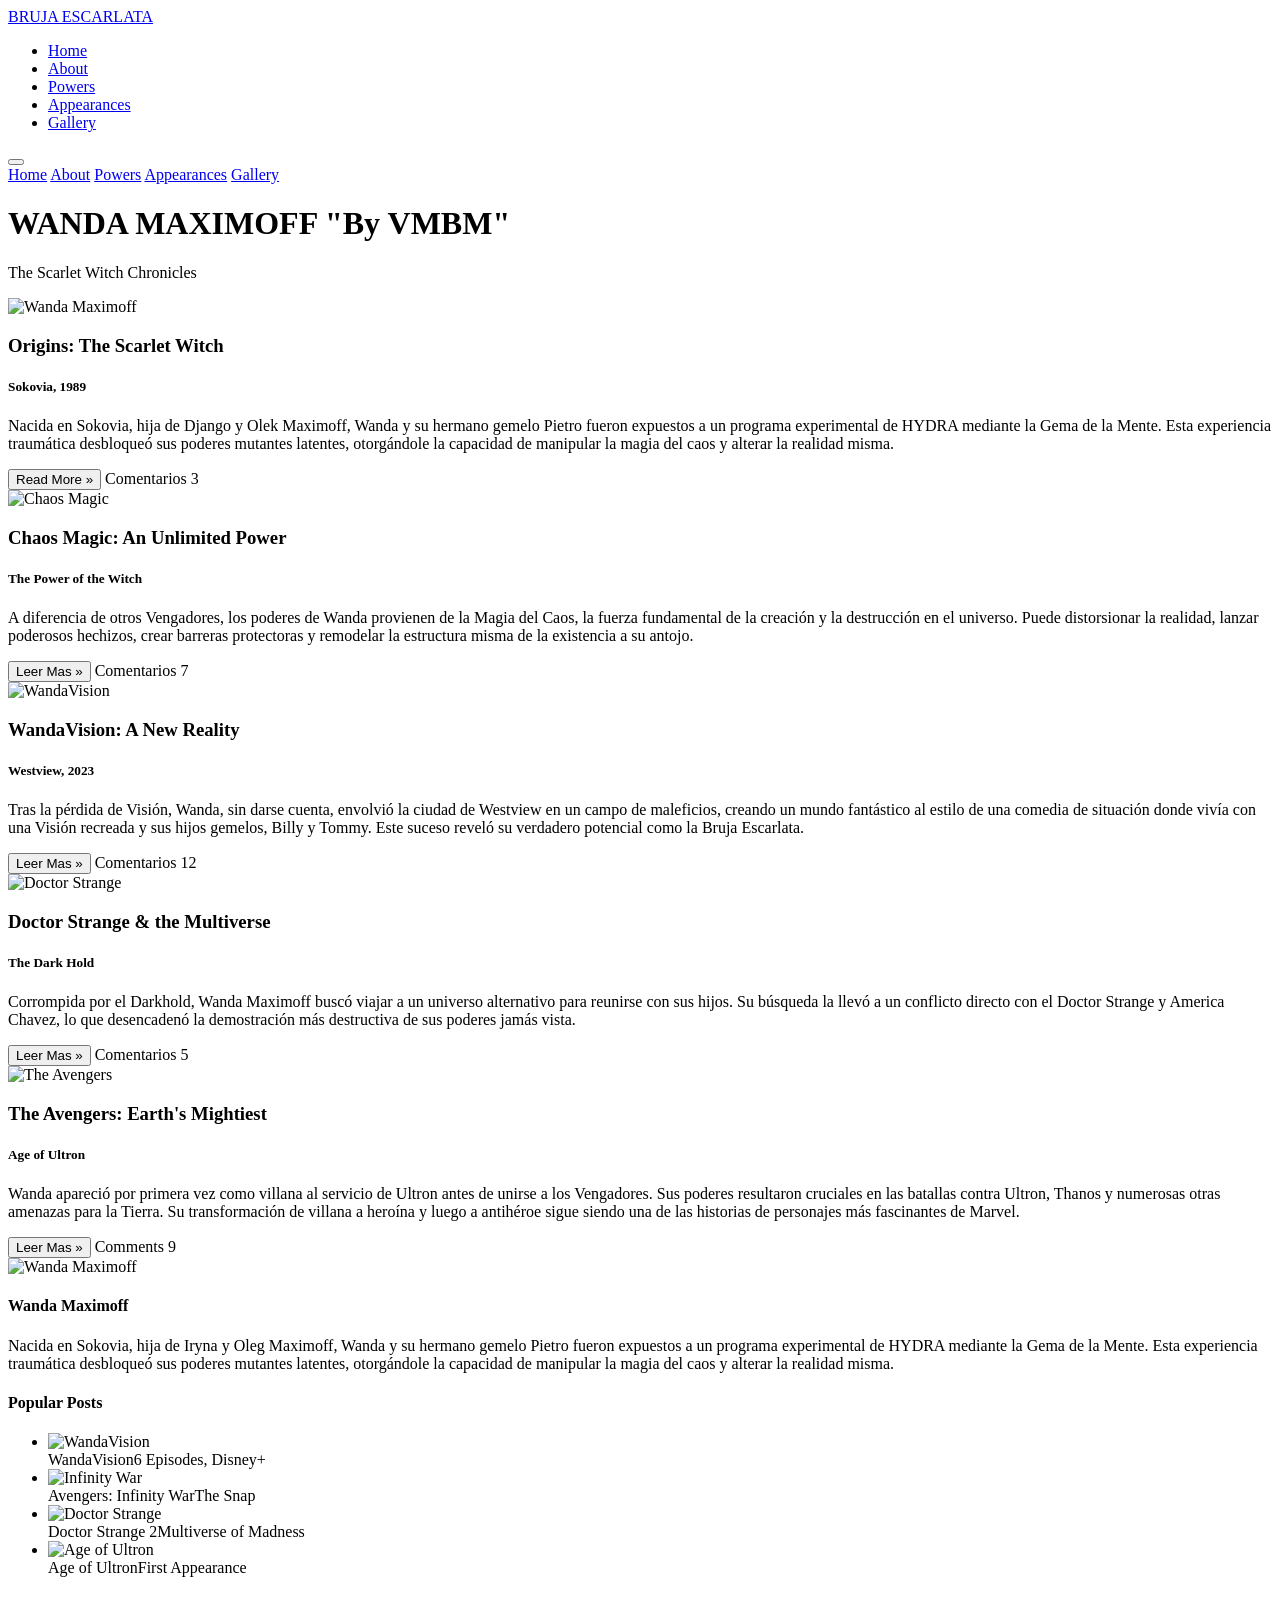
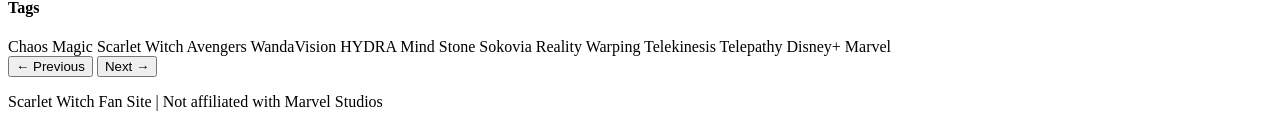
==== index.html @ ac897212 "Create index.html for Scarlet Witch fan site Add complete HTML structure for Scarlet Witch fan site" ====
<!DOCTYPE html>
<html lang="es">
<head>
  <meta charset="UTF-8">
  <meta name="viewport" content="width=device-width, initial-scale=1.0">
  <title>Wanda Maximoff – The Scarlet Witch</title>

  <link rel="stylesheet" href="https://www.w3schools.com/w3css/5/w3.css">
  <link rel="preconnect" href="https://fonts.googleapis.com">
  <link rel="preconnect" href="https://fonts.gstatic.com" crossorigin>
  <link href="https://fonts.googleapis.com/css2?family=Raleway:wght@300;400;600;700;800&family=Cinzel+Decorative:wght@400;700&display=swap" rel="stylesheet">
  <link rel="stylesheet" href="styles.css">
</head>
<body>

  <nav>
    <a href="#inicio" class="nav-brand">BRUJA ESCARLATA</a>
    <ul class="nav-links">
      <li><a href="#inicio">Home</a></li>
      <li><a href="#sobre">About</a></li>
      <li><a href="#poderes">Powers</a></li>
      <li><a href="#apariciones">Appearances</a></li>
      <li><a href="#galeria">Gallery</a></li>
    </ul>
    <button class="hamburger" onclick="toggleMenu()">
      <span></span><span></span><span></span>
    </button>
  </nav>

  <div class="mobile-menu" id="mobileMenu">
    <a href="#inicio" onclick="closeMenu()">Home</a>
    <a href="#sobre" onclick="closeMenu()">About</a>
    <a href="#poderes" onclick="closeMenu()">Powers</a>
    <a href="#apariciones" onclick="closeMenu()">Appearances</a>
    <a href="#galeria" onclick="closeMenu()">Gallery</a>
  </div>

  <header id="inicio">
    <h1>WANDA MAXIMOFF "By VMBM"</h1>
    <p>The <span>Scarlet Witch</span> Chronicles</p>
  </header>

  <div class="w3-content">
    <div class="grid-wrapper">

      <div class="blog-col">

        <article class="blog-card" id="sobre">
          <img src="caos magico.png" alt="Wanda Maximoff">
          <div class="blog-card-body">
            <h3>Origins: The Scarlet Witch</h3>
            <h5>Sokovia, 1989</h5>
            <p>Nacida en Sokovia, hija de Django y Olek Maximoff, Wanda y su hermano gemelo Pietro fueron expuestos a un programa experimental de HYDRA mediante la Gema de la Mente. Esta experiencia traumática desbloqueó sus poderes mutantes latentes, otorgándole la capacidad de manipular la magia del caos y alterar la realidad misma.</p>
            <div class="blog-footer">
              <button class="btn-read-more">Read More »</button>
              <span class="blog-comments">Comentarios <span class="badge">3</span></span>
            </div>
          </div>
        </article>

        <article class="blog-card" id="poderes">
          <img src="poder del caos.png" alt="Chaos Magic">
          <div class="blog-card-body">
            <h3>Chaos Magic: An Unlimited Power</h3>
            <h5>The Power of the Witch</h5>
            <p>A diferencia de otros Vengadores, los poderes de Wanda provienen de la Magia del Caos, la fuerza fundamental de la creación y la destrucción en el universo. Puede distorsionar la realidad, lanzar poderosos hechizos, crear barreras protectoras y remodelar la estructura misma de la existencia a su antojo.</p>
            <div class="blog-footer">
              <button class="btn-read-more">Leer Mas »</button>
              <span class="blog-comments">Comentarios <span class="badge">7</span></span>
            </div>
          </div>
        </article>

        <article class="blog-card">
          <img src="wandavision a new reality.png" alt="WandaVision">
          <div class="blog-card-body">
            <h3>WandaVision: A New Reality</h3>
            <h5>Westview, 2023</h5>
            <p>Tras la pérdida de Visión, Wanda, sin darse cuenta, envolvió la ciudad de Westview en un campo de maleficios, creando un mundo fantástico al estilo de una comedia de situación donde vivía con una Visión recreada y sus hijos gemelos, Billy y Tommy. Este suceso reveló su verdadero potencial como la Bruja Escarlata.</p>
            <div class="blog-footer">
              <button class="btn-read-more">Leer Mas »</button>
              <span class="blog-comments">Comentarios <span class="badge">12</span></span>
            </div>
          </div>
        </article>

        <article class="blog-card" id="apariciones">
          <img src="doctor_strange.jpg" alt="Doctor Strange">
          <div class="blog-card-body">
            <h3>Doctor Strange & the Multiverse</h3>
            <h5>The Dark Hold</h5>
            <p>Corrompida por el Darkhold, Wanda Maximoff buscó viajar a un universo alternativo para reunirse con sus hijos. Su búsqueda la llevó a un conflicto directo con el Doctor Strange y America Chavez, lo que desencadenó la demostración más destructiva de sus poderes jamás vista.</p>
            <div class="blog-footer">
              <button class="btn-read-more">Leer Mas »</button>
              <span class="blog-comments">Comentarios <span class="badge">5</span></span>
            </div>
          </div>
        </article>

        <article class="blog-card" id="galeria">
          <img src="galeria magica.png" alt="The Avengers">
          <div class="blog-card-body">
            <h3>The Avengers: Earth's Mightiest</h3>
            <h5>Age of Ultron</h5>
            <p>Wanda apareció por primera vez como villana al servicio de Ultron antes de unirse a los Vengadores. Sus poderes resultaron cruciales en las batallas contra Ultron, Thanos y numerosas otras amenazas para la Tierra. Su transformación de villana a heroína y luego a antihéroe sigue siendo una de las historias de personajes más fascinantes de Marvel.</p>
            <div class="blog-footer">
              <button class="btn-read-more">Leer Mas »</button>
              <span class="blog-comments">Comments <span class="badge">9</span></span>
            </div>
          </div>
        </article>

      </div>

      <aside class="sidebar">

        <div class="sidebar-card" id="sobre-sidebar">
          <img src="wanda_wallawar.jpg" alt="Wanda Maximoff">
          <div class="sidebar-card-body">
            <h4><b>Wanda Maximoff</b></h4>
            <p>Nacida en Sokovia, hija de Iryna y Oleg Maximoff, Wanda y su hermano gemelo Pietro fueron expuestos a un programa experimental de HYDRA mediante la Gema de la Mente. Esta experiencia traumática desbloqueó sus poderes mutantes latentes, otorgándole la capacidad de manipular la magia del caos y alterar la realidad misma.</p>
          </div>
        </div>

        <div class="sidebar-card">
          <div class="sidebar-section-title"><h4>Popular Posts</h4></div>
          <ul class="posts-list">
            <li>
              <img src="wandavision.jpg" alt="WandaVision">
              <div><span class="post-title">WandaVision</span><span class="post-sub">6 Episodes, Disney+</span></div>
            </li>
            <li>
              <img src="infinitywar.jpg" alt="Infinity War">
              <div><span class="post-title">Avengers: Infinity War</span><span class="post-sub">The Snap</span></div>
            </li>
            <li>
              <img src="Doctor Strange HD Wallpaper.jpg" alt="Doctor Strange">
              <div><span class="post-title">Doctor Strange 2</span><span class="post-sub">Multiverse of Madness</span></div>
            </li>
            <li>
              <img src="age_of_ultron.jpg" alt="Age of Ultron">
              <div><span class="post-title">Age of Ultron</span><span class="post-sub">First Appearance</span></div>
            </li>
          </ul>
        </div>

        <div class="sidebar-card">
          <div class="sidebar-section-title"><h4>Tags</h4></div>
          <div class="tags-container">
            <span class="tag active">Chaos Magic</span>
            <span class="tag active">Scarlet Witch</span>
            <span class="tag">Avengers</span>
            <span class="tag">WandaVision</span>
            <span class="tag">HYDRA</span>
            <span class="tag">Mind Stone</span>
            <span class="tag">Sokovia</span>
            <span class="tag">Reality Warping</span>
            <span class="tag">Telekinesis</span>
            <span class="tag">Telepathy</span>
            <span class="tag">Disney+</span>
            <span class="tag">Marvel</span>
          </div>
        </div>

      </aside>
    </div>
  </div>

  <footer>
    <div class="footer-inner">
      <div class="footer-btns">
        <button class="btn-footer disabled">← Previous</button>
        <button class="btn-footer">Next →</button>
      </div>
      <p class="footer-credit">Scarlet Witch Fan Site | Not affiliated with Marvel Studios</p>
    </div>
  </footer>

  <script>
    function toggleMenu() { document.getElementById('mobileMenu').classList.toggle('open'); }
    function closeMenu() { document.getElementById('mobileMenu').classList.remove('open'); }
    document.querySelectorAll('a[href^="#"]').forEach(link => {
      link.addEventListener('click', function(e) {
        const target = document.querySelector(this.getAttribute('href'));
        if (target) { e.preventDefault(); window.scrollTo({ top: target.offsetTop - 80, behavior: 'smooth' }); }
      });
    });
  </script>
</body>
</html>
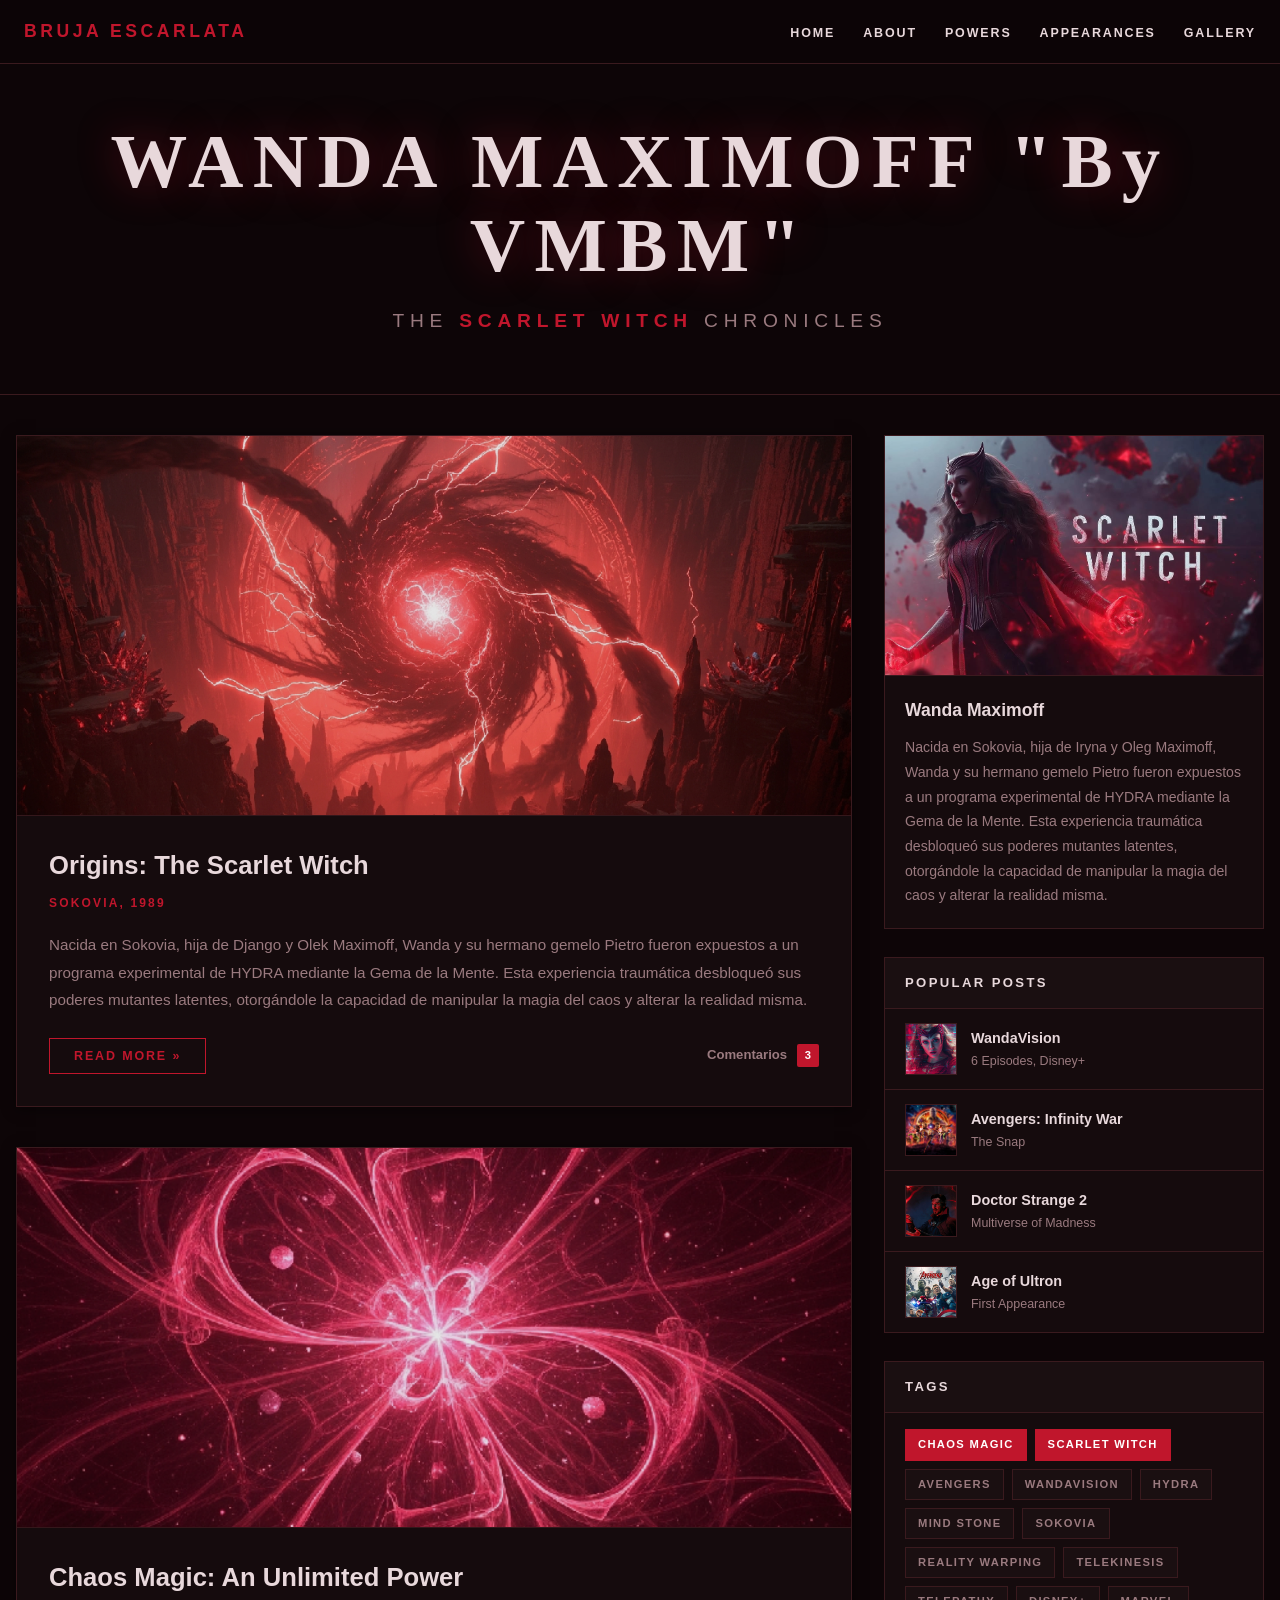
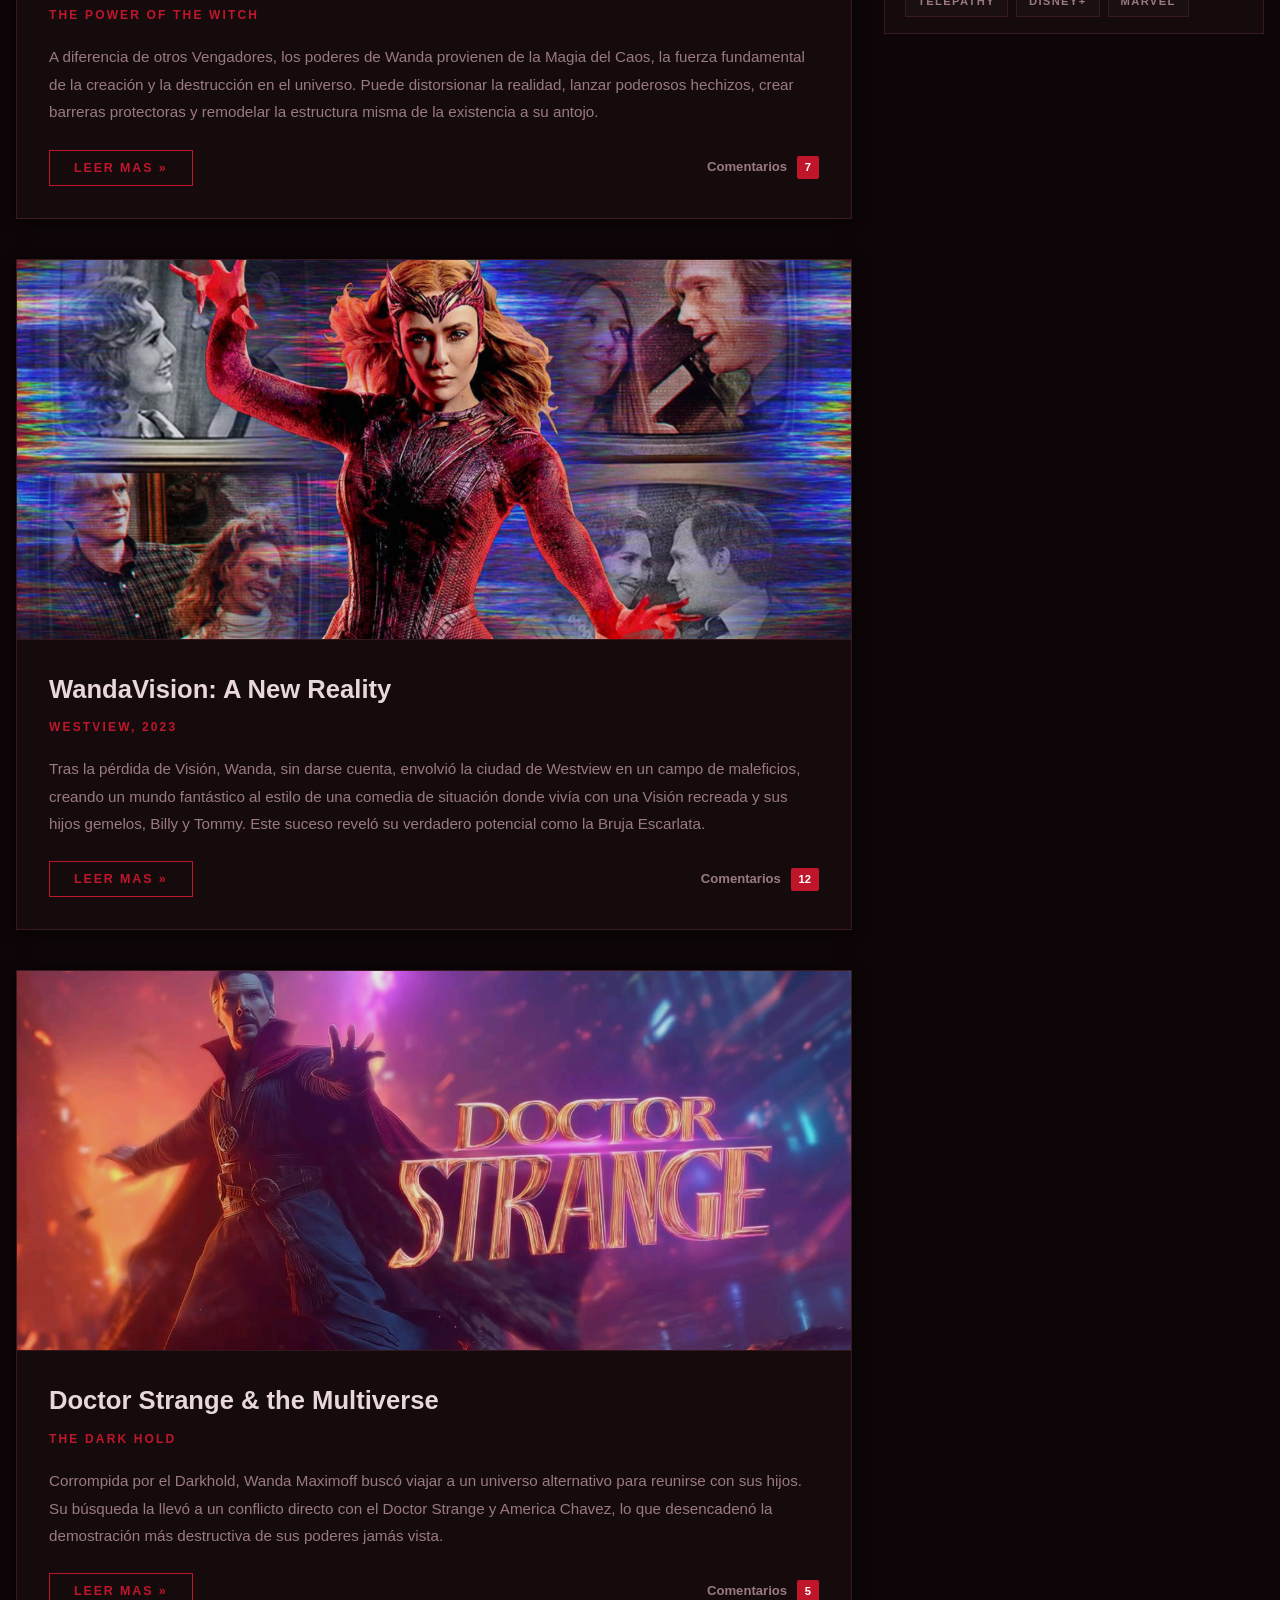
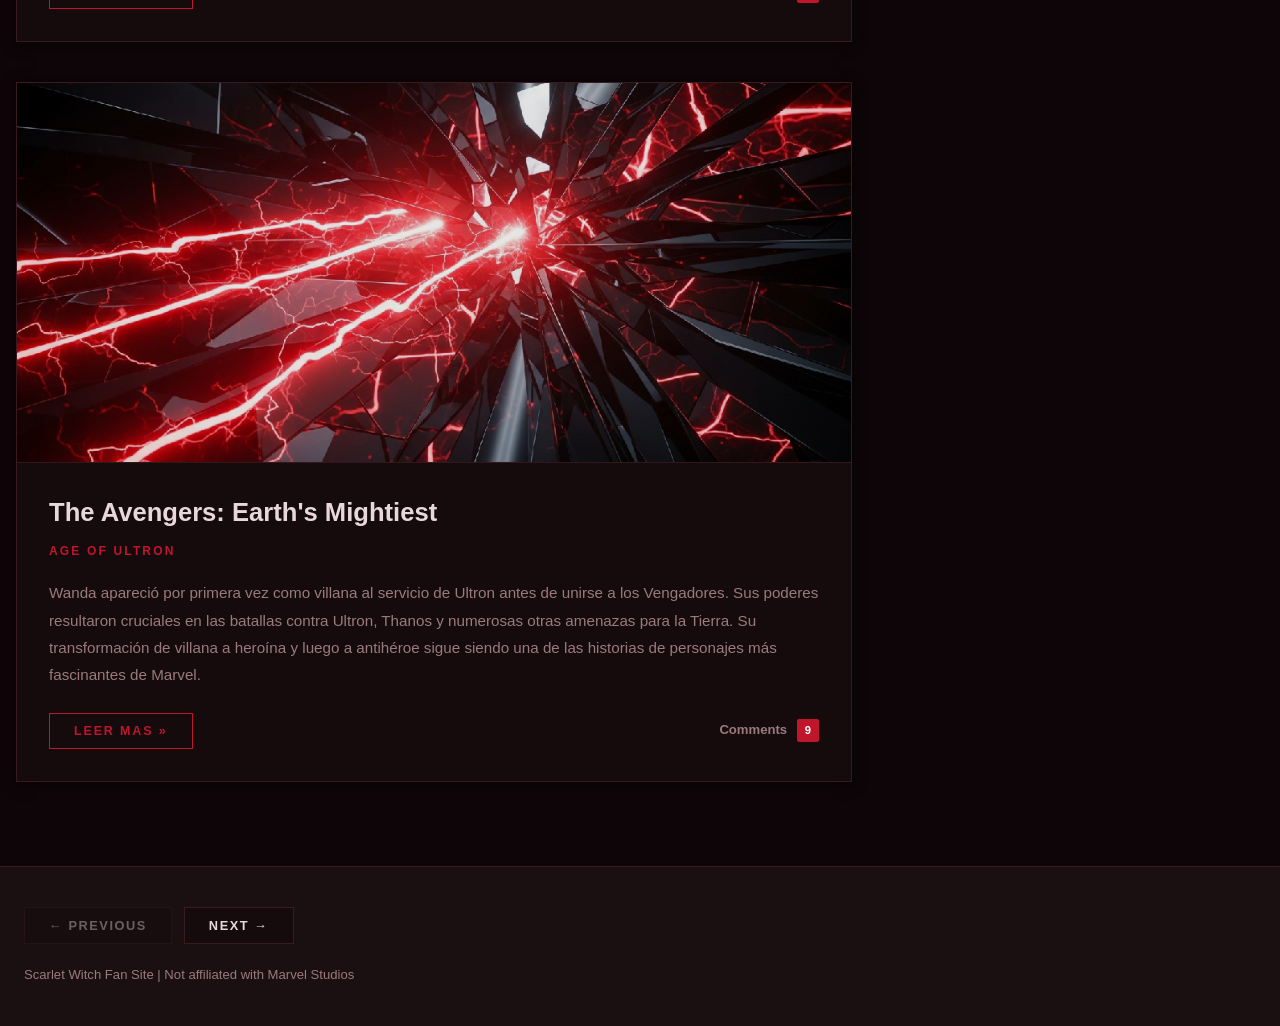
==== commit a0abdfd6: "Update index.html" ====
--- a/index.html
+++ b/index.html
@@ -9,7 +9,98 @@
   <link rel="preconnect" href="https://fonts.googleapis.com">
   <link rel="preconnect" href="https://fonts.gstatic.com" crossorigin>
   <link href="https://fonts.googleapis.com/css2?family=Raleway:wght@300;400;600;700;800&family=Cinzel+Decorative:wght@400;700&display=swap" rel="stylesheet">
-  <link rel="stylesheet" href="styles.css">
+
+  <style>
+    :root {
+      --crimson:     #c0162c;
+      --crimson-dark:#8b0000;
+      --bg:          #0d0507;
+      --bg-card:     #150b0d;
+      --bg-muted:    #1a0f11;
+      --border:      #3a1a1e;
+      --text:        #e8d8db;
+      --text-muted:  #9a7a7f;
+      --nav-height:  64px;
+    }
+    *, *::before, *::after { box-sizing: border-box; margin: 0; padding: 0; }
+    body { font-family: 'Raleway', sans-serif; background-color: var(--bg); color: var(--text); line-height: 1.7; }
+    h1, h2, h3, h4, h5 { font-family: 'Raleway', sans-serif; font-weight: 700; }
+    a { color: var(--crimson); text-decoration: none; }
+    a:hover { color: #e84060; }
+    img { display: block; max-width: 100%; }
+
+    nav { position: fixed; top: 0; left: 0; right: 0; z-index: 1000; height: var(--nav-height); background: rgba(13, 5, 7, 0.97); border-bottom: 1px solid var(--border); display: flex; align-items: center; padding: 0 24px; justify-content: space-between; }
+    .nav-brand { font-weight: 800; font-size: 1.1rem; letter-spacing: 0.2em; color: var(--crimson); text-transform: uppercase; }
+    .nav-links { display: flex; gap: 28px; list-style: none; }
+    .nav-links a { color: var(--text); font-size: 0.78rem; font-weight: 600; letter-spacing: 0.15em; text-transform: uppercase; transition: color 0.2s; }
+    .nav-links a:hover { color: var(--crimson); }
+    .hamburger { display: none; flex-direction: column; gap: 5px; cursor: pointer; background: none; border: none; padding: 4px; }
+    .hamburger span { display: block; width: 24px; height: 2px; background: var(--text); }
+    .mobile-menu { display: none; position: fixed; top: var(--nav-height); left: 0; right: 0; background: var(--bg-card); border-bottom: 1px solid var(--border); z-index: 999; padding: 16px 24px; flex-direction: column; gap: 16px; }
+    .mobile-menu.open { display: flex; }
+    .mobile-menu a { color: var(--text); font-size: 0.9rem; font-weight: 600; letter-spacing: 0.12em; text-transform: uppercase; padding: 8px 0; border-bottom: 1px solid var(--border); }
+
+    header { padding: calc(var(--nav-height) + 56px) 24px 56px; text-align: center; border-bottom: 1px solid var(--border); }
+    header h1 { font-size: clamp(2.4rem, 6vw, 5rem); font-family: 'Cinzel Decorative', serif; letter-spacing: 0.12em; color: var(--text); line-height: 1.1; margin-bottom: 16px; text-shadow: 0 0 40px rgba(192, 22, 44, 0.4); }
+    header p { font-size: clamp(0.85rem, 2vw, 1.2rem); letter-spacing: 0.3em; text-transform: uppercase; color: var(--text-muted); font-weight: 400; }
+    header p span { color: var(--crimson); font-weight: 700; }
+
+    .w3-content { max-width: 1300px; margin: 0 auto; padding: 0 16px; }
+    .grid-wrapper { display: grid; grid-template-columns: 1fr 380px; gap: 32px; padding: 40px 0 60px; }
+
+    .blog-col { display: flex; flex-direction: column; gap: 40px; }
+    .blog-card { background: var(--bg-card); border: 1px solid var(--border); overflow: hidden; box-shadow: 0 2px 12px rgba(0,0,0,0.5); transition: box-shadow 0.3s; }
+    .blog-card:hover { box-shadow: 0 4px 24px rgba(192, 22, 44, 0.15); }
+    .blog-card img { width: 100%; height: 380px; object-fit: cover; border-bottom: 1px solid var(--border); filter: brightness(0.9); transition: filter 0.3s; }
+    .blog-card:hover img { filter: brightness(1); }
+    .blog-card-body { padding: 28px 32px 32px; }
+    .blog-card-body h3 { font-size: 1.6rem; color: var(--text); margin-bottom: 6px; }
+    .blog-card-body h5 { font-size: 0.75rem; text-transform: uppercase; letter-spacing: 0.18em; color: var(--crimson); font-weight: 600; margin-bottom: 18px; }
+    .blog-card-body p { color: var(--text-muted); font-size: 0.95rem; line-height: 1.8; margin-bottom: 24px; }
+    .blog-footer { display: flex; justify-content: space-between; align-items: center; flex-wrap: wrap; gap: 12px; }
+    .btn-read-more { display: inline-block; padding: 10px 24px; border: 1px solid var(--crimson); color: var(--crimson); font-size: 0.78rem; font-weight: 700; letter-spacing: 0.15em; text-transform: uppercase; background: transparent; cursor: pointer; transition: background 0.25s, color 0.25s; font-family: 'Raleway', sans-serif; }
+    .btn-read-more:hover { background: var(--crimson); color: #fff; }
+    .blog-comments { font-size: 0.82rem; color: var(--text-muted); font-weight: 600; }
+    .badge { display: inline-block; background: var(--crimson); color: #fff; font-size: 0.7rem; font-weight: 700; padding: 2px 8px; border-radius: 2px; margin-left: 6px; }
+
+    .sidebar { display: flex; flex-direction: column; gap: 28px; }
+    .sidebar-card { background: var(--bg-card); border: 1px solid var(--border); overflow: hidden; }
+    .sidebar-card img { width: 100%; height: 240px; object-fit: cover; object-position: top; border-bottom: 1px solid var(--border); }
+    .sidebar-card-body { padding: 20px; }
+    .sidebar-card-body h4 { font-size: 1.1rem; color: var(--text); margin-bottom: 10px; }
+    .sidebar-card-body p { font-size: 0.88rem; color: var(--text-muted); line-height: 1.75; }
+    .sidebar-section-title { padding: 14px 20px; border-bottom: 1px solid var(--border); background: var(--bg-muted); }
+    .sidebar-section-title h4 { font-size: 0.82rem; text-transform: uppercase; letter-spacing: 0.18em; color: var(--text); margin: 0; }
+    .posts-list { list-style: none; }
+    .posts-list li { display: flex; align-items: center; gap: 14px; padding: 14px 20px; border-bottom: 1px solid var(--border); transition: background 0.2s; cursor: pointer; }
+    .posts-list li:last-child { border-bottom: none; }
+    .posts-list li:hover { background: rgba(192, 22, 44, 0.07); }
+    .posts-list li img { width: 52px; height: 52px; object-fit: cover; border: 1px solid var(--border); flex-shrink: 0; }
+    .post-title { font-size: 0.9rem; font-weight: 600; color: var(--text); display: block; }
+    .post-sub { font-size: 0.78rem; color: var(--text-muted); display: block; }
+    .tags-container { padding: 16px 20px; display: flex; flex-wrap: wrap; gap: 8px; }
+    .tag { font-size: 0.7rem; text-transform: uppercase; letter-spacing: 0.12em; padding: 5px 12px; border: 1px solid var(--border); color: var(--text-muted); background: var(--bg-muted); cursor: pointer; transition: all 0.2s; font-weight: 600; }
+    .tag:hover, .tag.active { background: var(--crimson); color: #fff; border-color: var(--crimson); }
+
+    footer { background: var(--bg-muted); border-top: 1px solid var(--border); padding: 40px 24px; margin-top: 24px; }
+    .footer-inner { max-width: 1300px; margin: 0 auto; display: flex; flex-direction: column; gap: 20px; }
+    .footer-btns { display: flex; gap: 12px; }
+    .btn-footer { padding: 10px 24px; font-size: 0.8rem; font-weight: 700; letter-spacing: 0.12em; text-transform: uppercase; font-family: 'Raleway', sans-serif; cursor: pointer; border: 1px solid var(--border); background: var(--bg-card); color: var(--text); transition: all 0.25s; }
+    .btn-footer:hover { background: var(--crimson); color: #fff; border-color: var(--crimson); }
+    .btn-footer.disabled { opacity: 0.4; cursor: not-allowed; pointer-events: none; }
+    .footer-credit { font-size: 0.82rem; color: var(--text-muted); }
+
+    @media (max-width: 900px) { .grid-wrapper { grid-template-columns: 1fr; } }
+    @media (max-width: 600px) {
+      .nav-links { display: none; }
+      .hamburger { display: flex; }
+      header h1 { font-size: 2rem; }
+      .blog-card img { height: 220px; }
+      .blog-card-body { padding: 20px; }
+      .blog-card-body h3 { font-size: 1.2rem; }
+      .blog-footer { flex-direction: column; align-items: flex-start; }
+    }
+  </style>
 </head>
 <body>
 
@@ -114,7 +205,7 @@
 
       <aside class="sidebar">
 
-        <div class="sidebar-card" id="sobre-sidebar">
+        <div class="sidebar-card">
           <img src="wanda_wallawar.jpg" alt="Wanda Maximoff">
           <div class="sidebar-card-body">
             <h4><b>Wanda Maximoff</b></h4>
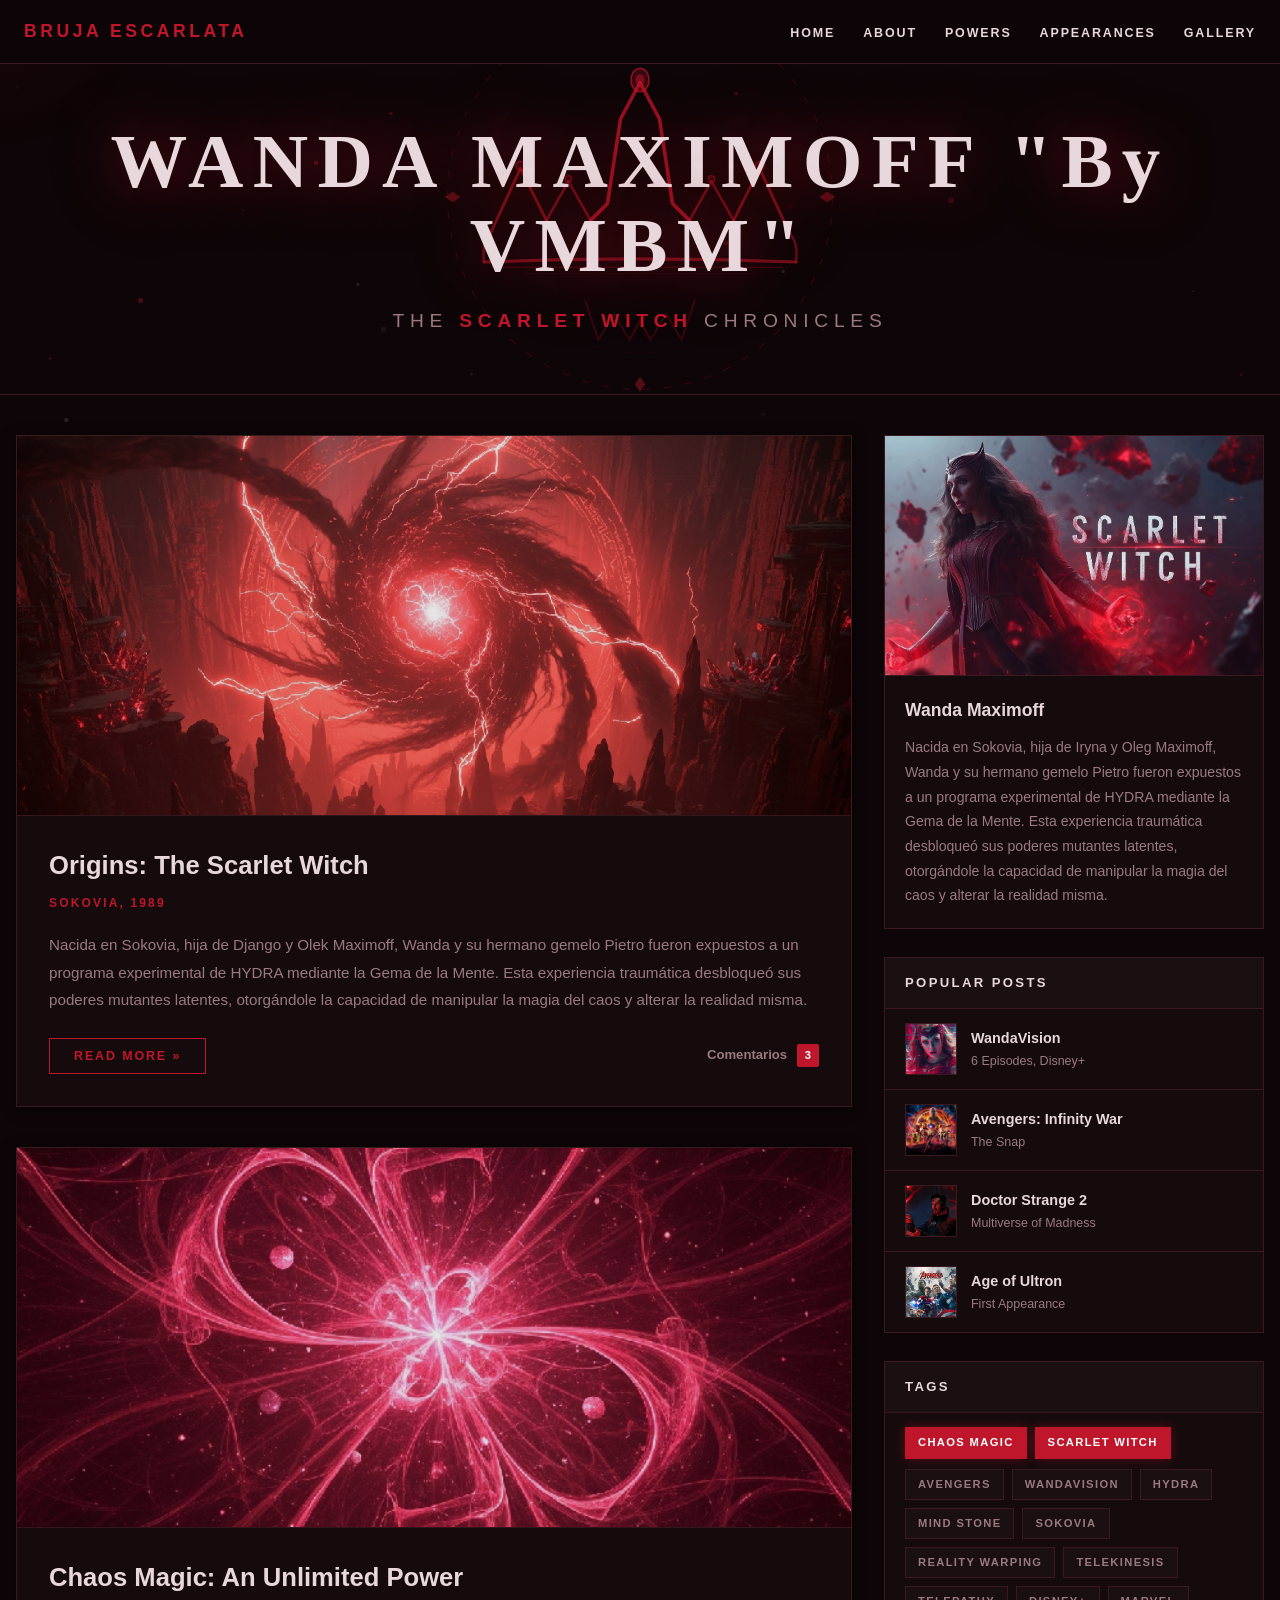
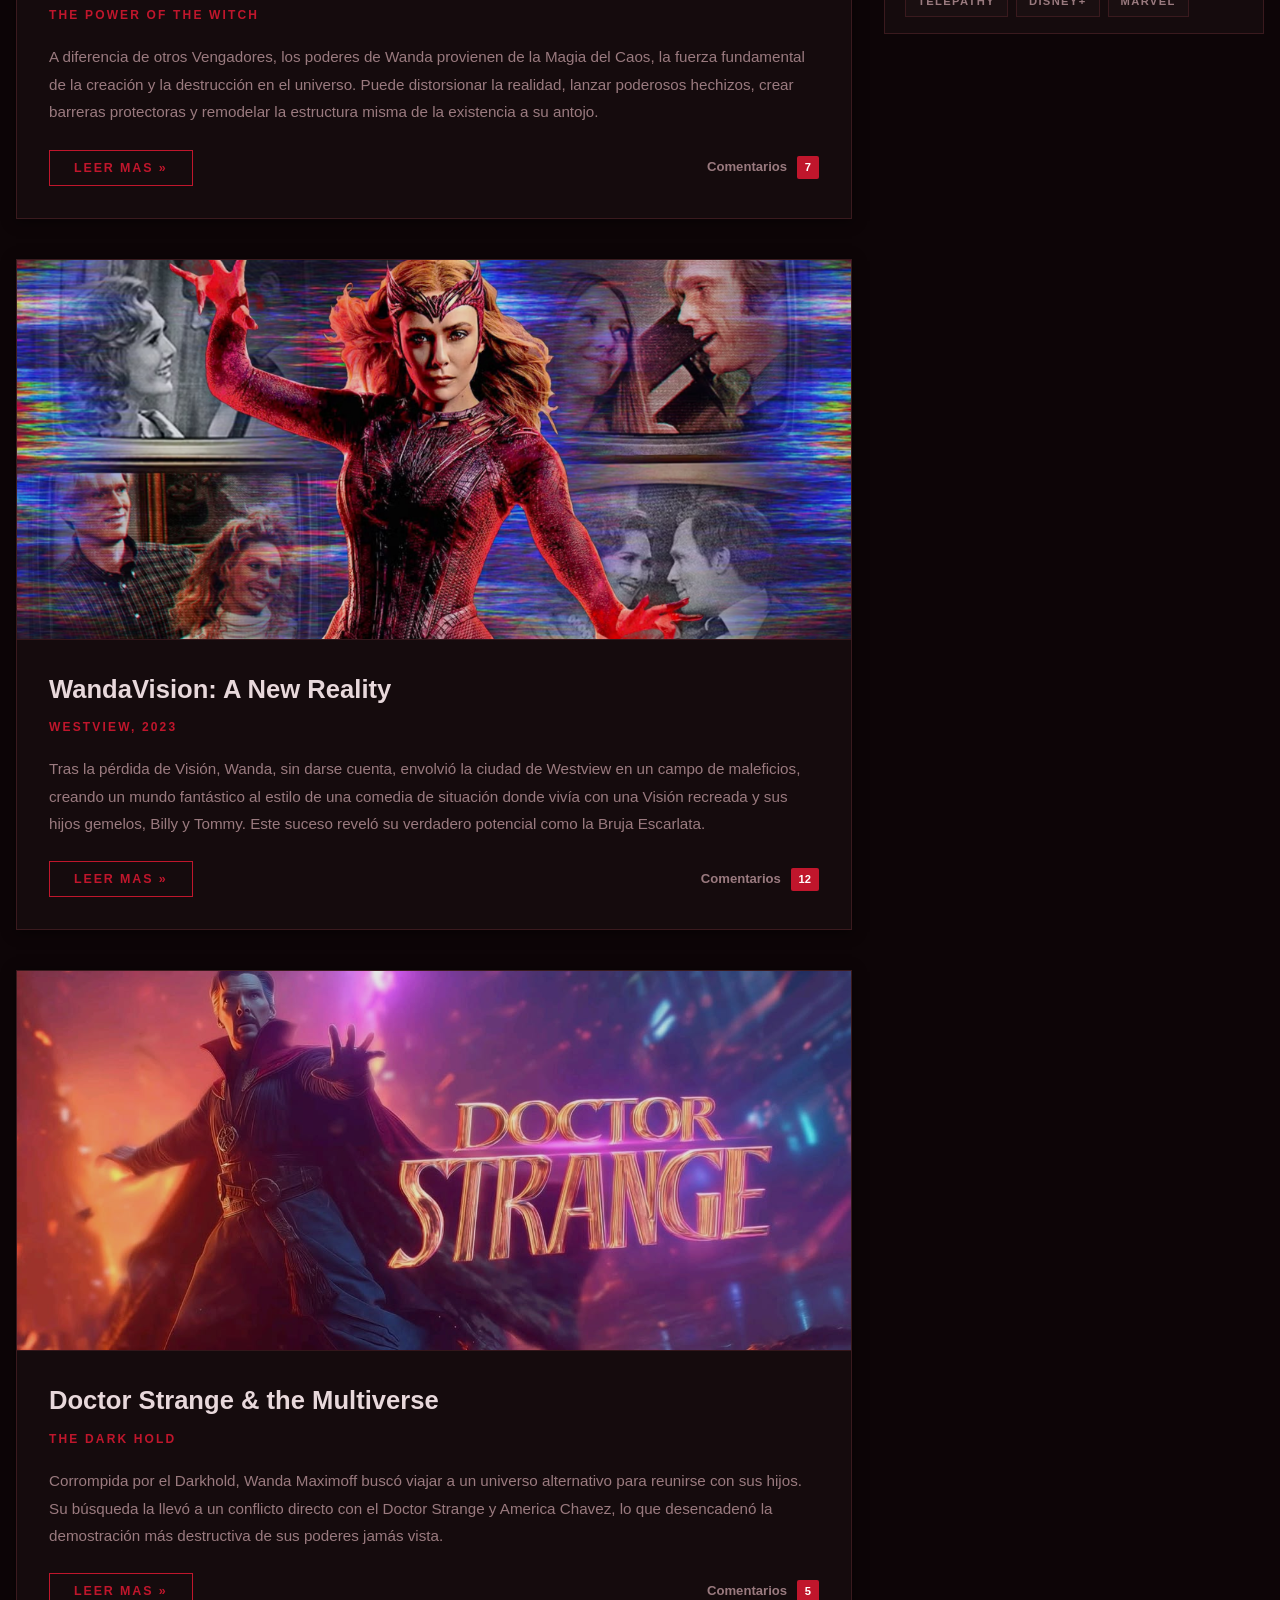
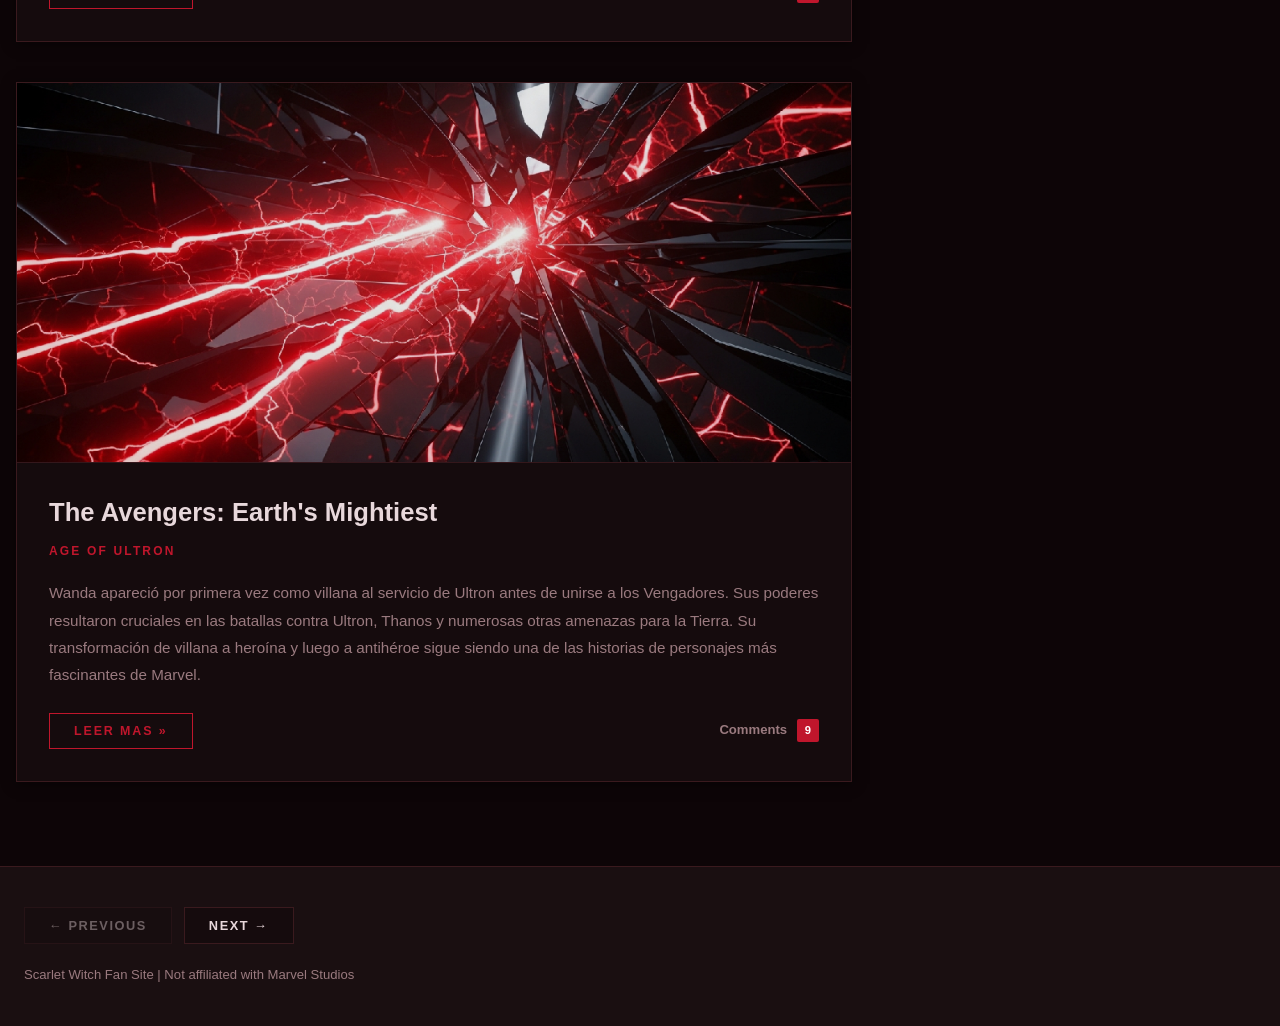
==== commit a820f8e9: "Enhance styles and functionality in index.html Added new styles and animations for various elements " ====
--- a/index.html
+++ b/index.html
@@ -12,89 +12,296 @@
 
   <style>
     :root {
-      --crimson:     #c0162c;
-      --crimson-dark:#8b0000;
-      --bg:          #0d0507;
-      --bg-card:     #150b0d;
-      --bg-muted:    #1a0f11;
-      --border:      #3a1a1e;
-      --text:        #e8d8db;
-      --text-muted:  #9a7a7f;
-      --nav-height:  64px;
+      --crimson:      #c0162c;
+      --crimson-dark: #8b0000;
+      --crimson-glow: rgba(192, 22, 44, 0.6);
+      --bg:           #0d0507;
+      --bg-card:      #150b0d;
+      --bg-muted:     #1a0f11;
+      --border:       #3a1a1e;
+      --text:         #e8d8db;
+      --text-muted:   #9a7a7f;
+      --nav-height:   64px;
     }
     *, *::before, *::after { box-sizing: border-box; margin: 0; padding: 0; }
-    body { font-family: 'Raleway', sans-serif; background-color: var(--bg); color: var(--text); line-height: 1.7; }
+    body { font-family: 'Raleway', sans-serif; background-color: var(--bg); color: var(--text); line-height: 1.7; overflow-x: hidden; }
     h1, h2, h3, h4, h5 { font-family: 'Raleway', sans-serif; font-weight: 700; }
     a { color: var(--crimson); text-decoration: none; }
     a:hover { color: #e84060; }
     img { display: block; max-width: 100%; }
 
-    nav { position: fixed; top: 0; left: 0; right: 0; z-index: 1000; height: var(--nav-height); background: rgba(13, 5, 7, 0.97); border-bottom: 1px solid var(--border); display: flex; align-items: center; padding: 0 24px; justify-content: space-between; }
-    .nav-brand { font-weight: 800; font-size: 1.1rem; letter-spacing: 0.2em; color: var(--crimson); text-transform: uppercase; }
+    /* ===== SCROLL PROGRESS BAR ===== */
+    #progress-bar {
+      position: fixed; top: var(--nav-height); left: 0;
+      height: 2px; width: 0%;
+      background: linear-gradient(90deg, var(--crimson-dark), var(--crimson), #ff4060);
+      z-index: 9999; box-shadow: 0 0 8px var(--crimson-glow);
+      transition: width 0.1s linear;
+    }
+
+    /* ===== CURSOR GLOW ===== */
+    #cursor-glow {
+      position: fixed; width: 300px; height: 300px; border-radius: 50%;
+      background: radial-gradient(circle, rgba(192,22,44,0.07) 0%, transparent 70%);
+      pointer-events: none; transform: translate(-50%, -50%); z-index: 0;
+    }
+
+    /* ===== PARTICLES ===== */
+    #particles-canvas {
+      position: fixed; top: 0; left: 0; width: 100%; height: 100%;
+      pointer-events: none; z-index: 0; opacity: 0.5;
+    }
+
+    /* ===== NAV ===== */
+    nav {
+      position: fixed; top: 0; left: 0; right: 0; z-index: 1000;
+      height: var(--nav-height); background: rgba(13, 5, 7, 0.97);
+      border-bottom: 1px solid var(--border);
+      display: flex; align-items: center; padding: 0 24px; justify-content: space-between;
+      animation: slideDown 0.7s ease both;
+    }
+    @keyframes slideDown {
+      from { transform: translateY(-100%); opacity: 0; }
+      to   { transform: translateY(0);     opacity: 1; }
+    }
+    .nav-brand {
+      font-weight: 800; font-size: 1.1rem; letter-spacing: 0.2em;
+      color: var(--crimson); text-transform: uppercase; position: relative;
+    }
+    .nav-brand::after {
+      content: ''; position: absolute; bottom: -2px; left: 0;
+      width: 0; height: 2px; background: var(--crimson); transition: width 0.3s ease;
+    }
+    .nav-brand:hover::after { width: 100%; }
     .nav-links { display: flex; gap: 28px; list-style: none; }
-    .nav-links a { color: var(--text); font-size: 0.78rem; font-weight: 600; letter-spacing: 0.15em; text-transform: uppercase; transition: color 0.2s; }
+    .nav-links a {
+      color: var(--text); font-size: 0.78rem; font-weight: 600;
+      letter-spacing: 0.15em; text-transform: uppercase; transition: color 0.2s;
+      position: relative;
+    }
+    .nav-links a::after {
+      content: ''; position: absolute; bottom: -3px; left: 0;
+      width: 0; height: 1px; background: var(--crimson); transition: width 0.3s ease;
+    }
     .nav-links a:hover { color: var(--crimson); }
+    .nav-links a:hover::after { width: 100%; }
     .hamburger { display: none; flex-direction: column; gap: 5px; cursor: pointer; background: none; border: none; padding: 4px; }
-    .hamburger span { display: block; width: 24px; height: 2px; background: var(--text); }
-    .mobile-menu { display: none; position: fixed; top: var(--nav-height); left: 0; right: 0; background: var(--bg-card); border-bottom: 1px solid var(--border); z-index: 999; padding: 16px 24px; flex-direction: column; gap: 16px; }
+    .hamburger span { display: block; width: 24px; height: 2px; background: var(--text); transition: all 0.3s ease; }
+    .hamburger.open span:nth-child(1) { transform: rotate(45deg) translate(5px, 5px); }
+    .hamburger.open span:nth-child(2) { opacity: 0; }
+    .hamburger.open span:nth-child(3) { transform: rotate(-45deg) translate(5px, -5px); }
+    .mobile-menu {
+      display: none; position: fixed; top: var(--nav-height); left: 0; right: 0;
+      background: var(--bg-card); border-bottom: 1px solid var(--border);
+      z-index: 999; padding: 16px 24px; flex-direction: column; gap: 16px;
+    }
     .mobile-menu.open { display: flex; }
     .mobile-menu a { color: var(--text); font-size: 0.9rem; font-weight: 600; letter-spacing: 0.12em; text-transform: uppercase; padding: 8px 0; border-bottom: 1px solid var(--border); }
 
-    header { padding: calc(var(--nav-height) + 56px) 24px 56px; text-align: center; border-bottom: 1px solid var(--border); }
-    header h1 { font-size: clamp(2.4rem, 6vw, 5rem); font-family: 'Cinzel Decorative', serif; letter-spacing: 0.12em; color: var(--text); line-height: 1.1; margin-bottom: 16px; text-shadow: 0 0 40px rgba(192, 22, 44, 0.4); }
-    header p { font-size: clamp(0.85rem, 2vw, 1.2rem); letter-spacing: 0.3em; text-transform: uppercase; color: var(--text-muted); font-weight: 400; }
+    /* ===== HEADER ===== */
+    header {
+      padding: calc(var(--nav-height) + 56px) 24px 56px;
+      text-align: center; border-bottom: 1px solid var(--border);
+      position: relative; overflow: hidden;
+      min-height: 360px; display: flex; flex-direction: column; justify-content: center; align-items: center;
+    }
+
+    /* Wanda Crown SVG background */
+    #wanda-crown-bg {
+      position: absolute;
+      top: 50%; left: 50%;
+      transform: translate(-50%, -50%);
+      width: min(520px, 90vw);
+      height: auto;
+      opacity: 0;
+      pointer-events: none;
+      animation: crownFadeIn 2s ease 0.5s forwards;
+    }
+    @keyframes crownFadeIn {
+      from { opacity: 0; transform: translate(-50%, -50%) scale(0.85); }
+      to   { opacity: 1; transform: translate(-50%, -50%) scale(1); }
+    }
+
+    /* Crown pulse glow */
+    #wanda-crown-bg .crown-stroke {
+      animation: crownPulse 3.5s ease-in-out infinite;
+    }
+    @keyframes crownPulse {
+      0%, 100% { filter: drop-shadow(0 0 8px rgba(192,22,44,0.5)); opacity: 0.18; }
+      50%       { filter: drop-shadow(0 0 22px rgba(192,22,44,0.9)); opacity: 0.32; }
+    }
+
+    /* Slow rotation for the outer ring */
+    #crown-ring {
+      transform-origin: center;
+      animation: ringRotate 40s linear infinite;
+    }
+    @keyframes ringRotate {
+      from { transform: rotate(0deg); }
+      to   { transform: rotate(360deg); }
+    }
+
+    header h1 {
+      font-size: clamp(2.4rem, 6vw, 5rem); font-family: 'Cinzel Decorative', serif;
+      letter-spacing: 0.12em; color: var(--text); line-height: 1.1; margin-bottom: 16px;
+      text-shadow: 0 0 60px rgba(192, 22, 44, 0.6), 0 0 120px rgba(192, 22, 44, 0.2);
+      animation: titleGlow 0.9s ease both, titleFloat 4s ease-in-out 1s infinite;
+      opacity: 0; position: relative; z-index: 2;
+    }
+    @keyframes titleGlow {
+      from { opacity: 0; transform: translateY(30px) scale(0.95); }
+      to   { opacity: 1; transform: translateY(0) scale(1); }
+    }
+    @keyframes titleFloat {
+      0%, 100% { text-shadow: 0 0 60px rgba(192,22,44,0.6), 0 0 120px rgba(192,22,44,0.2); }
+      50%       { text-shadow: 0 0 80px rgba(192,22,44,0.9), 0 0 160px rgba(192,22,44,0.4); }
+    }
+    header p {
+      font-size: clamp(0.85rem, 2vw, 1.2rem); letter-spacing: 0.3em;
+      text-transform: uppercase; color: var(--text-muted); font-weight: 400;
+      animation: fadeInUp 1s ease 0.4s both; position: relative; z-index: 2;
+    }
     header p span { color: var(--crimson); font-weight: 700; }
-
-    .w3-content { max-width: 1300px; margin: 0 auto; padding: 0 16px; }
+    @keyframes fadeInUp {
+      from { opacity: 0; transform: translateY(20px); }
+      to   { opacity: 1; transform: translateY(0); }
+    }
+
+    /* ===== LAYOUT ===== */
+    .w3-content { max-width: 1300px; margin: 0 auto; padding: 0 16px; position: relative; z-index: 1; }
     .grid-wrapper { display: grid; grid-template-columns: 1fr 380px; gap: 32px; padding: 40px 0 60px; }
 
+    /* ===== BLOG CARDS ===== */
     .blog-col { display: flex; flex-direction: column; gap: 40px; }
-    .blog-card { background: var(--bg-card); border: 1px solid var(--border); overflow: hidden; box-shadow: 0 2px 12px rgba(0,0,0,0.5); transition: box-shadow 0.3s; }
-    .blog-card:hover { box-shadow: 0 4px 24px rgba(192, 22, 44, 0.15); }
-    .blog-card img { width: 100%; height: 380px; object-fit: cover; border-bottom: 1px solid var(--border); filter: brightness(0.9); transition: filter 0.3s; }
-    .blog-card:hover img { filter: brightness(1); }
+    .blog-card {
+      background: var(--bg-card); border: 1px solid var(--border); overflow: hidden;
+      box-shadow: 0 2px 12px rgba(0,0,0,0.5);
+      transition: box-shadow 0.4s ease, transform 0.4s ease, border-color 0.4s ease;
+      opacity: 0; transform: translateY(40px);
+    }
+    .blog-card.visible { animation: cardReveal 0.7s ease forwards; }
+    @keyframes cardReveal { to { opacity: 1; transform: translateY(0); } }
+    .blog-card:hover {
+      box-shadow: 0 8px 40px rgba(192, 22, 44, 0.25), 0 0 0 1px var(--crimson);
+      transform: translateY(-4px); border-color: var(--crimson);
+    }
+    .blog-card .img-wrap { overflow: hidden; position: relative; }
+    .blog-card .img-wrap::after {
+      content: ''; position: absolute; inset: 0;
+      background: radial-gradient(ellipse at center, rgba(192,22,44,0.15) 0%, transparent 70%);
+      opacity: 0; transition: opacity 0.4s ease;
+    }
+    .blog-card:hover .img-wrap::after { opacity: 1; }
+    .blog-card img {
+      width: 100%; height: 380px; object-fit: cover;
+      border-bottom: 1px solid var(--border);
+      filter: brightness(0.9); transition: filter 0.5s ease, transform 0.5s ease;
+    }
+    .blog-card:hover img { filter: brightness(1.05); transform: scale(1.03); }
     .blog-card-body { padding: 28px 32px 32px; }
-    .blog-card-body h3 { font-size: 1.6rem; color: var(--text); margin-bottom: 6px; }
+    .blog-card-body h3 { font-size: 1.6rem; color: var(--text); margin-bottom: 6px; transition: color 0.3s; }
+    .blog-card:hover .blog-card-body h3 { color: #fff; }
     .blog-card-body h5 { font-size: 0.75rem; text-transform: uppercase; letter-spacing: 0.18em; color: var(--crimson); font-weight: 600; margin-bottom: 18px; }
     .blog-card-body p { color: var(--text-muted); font-size: 0.95rem; line-height: 1.8; margin-bottom: 24px; }
     .blog-footer { display: flex; justify-content: space-between; align-items: center; flex-wrap: wrap; gap: 12px; }
-    .btn-read-more { display: inline-block; padding: 10px 24px; border: 1px solid var(--crimson); color: var(--crimson); font-size: 0.78rem; font-weight: 700; letter-spacing: 0.15em; text-transform: uppercase; background: transparent; cursor: pointer; transition: background 0.25s, color 0.25s; font-family: 'Raleway', sans-serif; }
-    .btn-read-more:hover { background: var(--crimson); color: #fff; }
+    .btn-read-more {
+      display: inline-block; padding: 10px 24px;
+      border: 1px solid var(--crimson); color: var(--crimson);
+      font-size: 0.78rem; font-weight: 700; letter-spacing: 0.15em; text-transform: uppercase;
+      background: transparent; cursor: pointer;
+      transition: color 0.25s, box-shadow 0.25s, transform 0.2s;
+      font-family: 'Raleway', sans-serif; position: relative; overflow: hidden;
+    }
+    .btn-read-more::before {
+      content: ''; position: absolute; top: 50%; left: 50%;
+      transform: translate(-50%, -50%) scale(0);
+      width: 200%; padding-top: 200%; background: var(--crimson);
+      border-radius: 50%; transition: transform 0.5s ease; z-index: 0;
+    }
+    .btn-read-more:hover::before { transform: translate(-50%, -50%) scale(1); }
+    .btn-read-more:hover { color: #fff; box-shadow: 0 0 20px var(--crimson-glow); transform: scale(1.04); }
     .blog-comments { font-size: 0.82rem; color: var(--text-muted); font-weight: 600; }
-    .badge { display: inline-block; background: var(--crimson); color: #fff; font-size: 0.7rem; font-weight: 700; padding: 2px 8px; border-radius: 2px; margin-left: 6px; }
-
+    .badge {
+      display: inline-block; background: var(--crimson); color: #fff;
+      font-size: 0.7rem; font-weight: 700; padding: 2px 8px; border-radius: 2px; margin-left: 6px;
+      animation: pulseBadge 2.5s ease-in-out infinite;
+    }
+    @keyframes pulseBadge {
+      0%, 100% { box-shadow: 0 0 0 0 rgba(192,22,44,0.5); }
+      50%       { box-shadow: 0 0 0 6px rgba(192,22,44,0); }
+    }
+
+    /* ===== SIDEBAR ===== */
     .sidebar { display: flex; flex-direction: column; gap: 28px; }
-    .sidebar-card { background: var(--bg-card); border: 1px solid var(--border); overflow: hidden; }
-    .sidebar-card img { width: 100%; height: 240px; object-fit: cover; object-position: top; border-bottom: 1px solid var(--border); }
+    .sidebar-card {
+      background: var(--bg-card); border: 1px solid var(--border); overflow: hidden;
+      transition: border-color 0.3s; opacity: 0; transform: translateX(30px);
+    }
+    .sidebar-card.visible { animation: sideReveal 0.7s ease forwards; }
+    @keyframes sideReveal { to { opacity: 1; transform: translateX(0); } }
+    .sidebar-card:hover { border-color: rgba(192,22,44,0.4); }
+    .sidebar-card .img-wrap { overflow: hidden; }
+    .sidebar-card img {
+      width: 100%; height: 240px; object-fit: cover; object-position: top;
+      border-bottom: 1px solid var(--border); transition: filter 0.3s, transform 0.4s;
+    }
+    .sidebar-card:hover img { filter: brightness(1.05); transform: scale(1.02); }
     .sidebar-card-body { padding: 20px; }
     .sidebar-card-body h4 { font-size: 1.1rem; color: var(--text); margin-bottom: 10px; }
     .sidebar-card-body p { font-size: 0.88rem; color: var(--text-muted); line-height: 1.75; }
     .sidebar-section-title { padding: 14px 20px; border-bottom: 1px solid var(--border); background: var(--bg-muted); }
     .sidebar-section-title h4 { font-size: 0.82rem; text-transform: uppercase; letter-spacing: 0.18em; color: var(--text); margin: 0; }
     .posts-list { list-style: none; }
-    .posts-list li { display: flex; align-items: center; gap: 14px; padding: 14px 20px; border-bottom: 1px solid var(--border); transition: background 0.2s; cursor: pointer; }
+    .posts-list li {
+      display: flex; align-items: center; gap: 14px; padding: 14px 20px;
+      border-bottom: 1px solid var(--border); transition: background 0.2s, padding-left 0.2s; cursor: pointer;
+    }
     .posts-list li:last-child { border-bottom: none; }
-    .posts-list li:hover { background: rgba(192, 22, 44, 0.07); }
-    .posts-list li img { width: 52px; height: 52px; object-fit: cover; border: 1px solid var(--border); flex-shrink: 0; }
+    .posts-list li:hover { background: rgba(192, 22, 44, 0.07); padding-left: 26px; }
+    .posts-list li img {
+      width: 52px; height: 52px; object-fit: cover; border: 1px solid var(--border); flex-shrink: 0;
+      transition: border-color 0.3s, transform 0.3s;
+    }
+    .posts-list li:hover img { border-color: var(--crimson); transform: scale(1.08); }
     .post-title { font-size: 0.9rem; font-weight: 600; color: var(--text); display: block; }
     .post-sub { font-size: 0.78rem; color: var(--text-muted); display: block; }
     .tags-container { padding: 16px 20px; display: flex; flex-wrap: wrap; gap: 8px; }
-    .tag { font-size: 0.7rem; text-transform: uppercase; letter-spacing: 0.12em; padding: 5px 12px; border: 1px solid var(--border); color: var(--text-muted); background: var(--bg-muted); cursor: pointer; transition: all 0.2s; font-weight: 600; }
-    .tag:hover, .tag.active { background: var(--crimson); color: #fff; border-color: var(--crimson); }
-
-    footer { background: var(--bg-muted); border-top: 1px solid var(--border); padding: 40px 24px; margin-top: 24px; }
+    .tag {
+      font-size: 0.7rem; text-transform: uppercase; letter-spacing: 0.12em;
+      padding: 5px 12px; border: 1px solid var(--border); color: var(--text-muted);
+      background: var(--bg-muted); cursor: pointer; transition: all 0.25s ease; font-weight: 600;
+    }
+    .tag:hover, .tag.active {
+      background: var(--crimson); color: #fff; border-color: var(--crimson);
+      box-shadow: 0 0 12px rgba(192,22,44,0.4); transform: translateY(-2px);
+    }
+
+    /* ===== FOOTER ===== */
+    footer { background: var(--bg-muted); border-top: 1px solid var(--border); padding: 40px 24px; margin-top: 24px; position: relative; z-index: 1; }
     .footer-inner { max-width: 1300px; margin: 0 auto; display: flex; flex-direction: column; gap: 20px; }
     .footer-btns { display: flex; gap: 12px; }
-    .btn-footer { padding: 10px 24px; font-size: 0.8rem; font-weight: 700; letter-spacing: 0.12em; text-transform: uppercase; font-family: 'Raleway', sans-serif; cursor: pointer; border: 1px solid var(--border); background: var(--bg-card); color: var(--text); transition: all 0.25s; }
-    .btn-footer:hover { background: var(--crimson); color: #fff; border-color: var(--crimson); }
+    .btn-footer {
+      padding: 10px 24px; font-size: 0.8rem; font-weight: 700; letter-spacing: 0.12em;
+      text-transform: uppercase; font-family: 'Raleway', sans-serif; cursor: pointer;
+      border: 1px solid var(--border); background: var(--bg-card); color: var(--text); transition: all 0.25s;
+    }
+    .btn-footer:hover { background: var(--crimson); color: #fff; border-color: var(--crimson); box-shadow: 0 0 16px rgba(192,22,44,0.4); }
     .btn-footer.disabled { opacity: 0.4; cursor: not-allowed; pointer-events: none; }
     .footer-credit { font-size: 0.82rem; color: var(--text-muted); }
 
+    /* ===== SCROLLBAR ===== */
+    ::-webkit-scrollbar { width: 6px; }
+    ::-webkit-scrollbar-track { background: var(--bg); }
+    ::-webkit-scrollbar-thumb { background: var(--crimson-dark); border-radius: 3px; }
+    ::-webkit-scrollbar-thumb:hover { background: var(--crimson); }
+
+    /* ===== RESPONSIVE ===== */
     @media (max-width: 900px) { .grid-wrapper { grid-template-columns: 1fr; } }
     @media (max-width: 600px) {
       .nav-links { display: none; }
       .hamburger { display: flex; }
       header h1 { font-size: 2rem; }
+      #wanda-crown-bg { width: min(340px, 92vw); }
       .blog-card img { height: 220px; }
       .blog-card-body { padding: 20px; }
       .blog-card-body h3 { font-size: 1.2rem; }
@@ -103,6 +310,10 @@
   </style>
 </head>
 <body>
+
+  <div id="progress-bar"></div>
+  <div id="cursor-glow"></div>
+  <canvas id="particles-canvas"></canvas>
 
   <nav>
     <a href="#inicio" class="nav-brand">BRUJA ESCARLATA</a>
@@ -113,7 +324,7 @@
       <li><a href="#apariciones">Appearances</a></li>
       <li><a href="#galeria">Gallery</a></li>
     </ul>
-    <button class="hamburger" onclick="toggleMenu()">
+    <button class="hamburger" id="hamburgerBtn" onclick="toggleMenu()">
       <span></span><span></span><span></span>
     </button>
   </nav>
@@ -127,6 +338,91 @@
   </div>
 
   <header id="inicio">
+
+    <!-- WANDA CROWN / SYMBOL — fondo animado -->
+    <svg id="wanda-crown-bg" viewBox="0 0 400 320" xmlns="http://www.w3.org/2000/svg" aria-hidden="true">
+      <defs>
+        <filter id="crownGlow">
+          <feGaussianBlur stdDeviation="3" result="blur"/>
+          <feComposite in="SourceGraphic" in2="blur" operator="over"/>
+        </filter>
+      </defs>
+
+      <!-- Outer decorative ring (slow rotation) -->
+      <g id="crown-ring" style="transform-box: fill-box; transform-origin: 50% 50%;">
+        <circle cx="200" cy="160" r="148" fill="none" stroke="rgba(192,22,44,0.18)" stroke-width="1" stroke-dasharray="6 10"/>
+        <circle cx="200" cy="160" r="144" fill="none" stroke="rgba(192,22,44,0.08)" stroke-width="0.5"/>
+        <!-- Small diamond ornaments on ring -->
+        <polygon points="200,10 204,16 200,22 196,16" fill="rgba(192,22,44,0.4)"/>
+        <polygon points="200,298 204,304 200,310 196,304" fill="rgba(192,22,44,0.4)"/>
+        <polygon points="50,160 56,156 62,160 56,164" fill="rgba(192,22,44,0.4)"/>
+        <polygon points="338,160 344,156 350,160 344,164" fill="rgba(192,22,44,0.4)"/>
+      </g>
+
+      <!-- Inner glow ring -->
+      <circle cx="200" cy="160" r="120" fill="none" stroke="rgba(192,22,44,0.1)" stroke-width="0.5" class="crown-stroke"/>
+
+      <!-- === WANDA CROWN / TIARA === -->
+      <!-- Base band of the crown -->
+      <path class="crown-stroke"
+        d="M 80 210 Q 200 205 320 210"
+        fill="none" stroke="rgba(192,22,44,0.55)" stroke-width="2.5" stroke-linecap="round"/>
+
+      <!-- Left side band -->
+      <path class="crown-stroke"
+        d="M 80 210 Q 78 195 85 188"
+        fill="none" stroke="rgba(192,22,44,0.45)" stroke-width="2" stroke-linecap="round"/>
+
+      <!-- Right side band -->
+      <path class="crown-stroke"
+        d="M 320 210 Q 322 195 315 188"
+        fill="none" stroke="rgba(192,22,44,0.45)" stroke-width="2" stroke-linecap="round"/>
+
+      <!-- Left large spike -->
+      <path class="crown-stroke"
+        d="M 85 188 L 108 138 L 128 178"
+        fill="none" stroke="rgba(192,22,44,0.55)" stroke-width="2.2" stroke-linecap="round" stroke-linejoin="round"/>
+
+      <!-- Left medium spike -->
+      <path class="crown-stroke"
+        d="M 128 178 L 145 148 L 162 178"
+        fill="none" stroke="rgba(192,22,44,0.5)" stroke-width="2" stroke-linecap="round" stroke-linejoin="round"/>
+
+      <!-- CENTER tall spike (the iconic Wanda spike) -->
+      <path class="crown-stroke"
+        d="M 162 178 L 175 165 L 185 100 L 200 72 L 215 100 L 225 165 L 238 178"
+        fill="none" stroke="rgba(192,22,44,0.75)" stroke-width="2.8" stroke-linecap="round" stroke-linejoin="round"/>
+
+      <!-- Right medium spike -->
+      <path class="crown-stroke"
+        d="M 238 178 L 255 148 L 272 178"
+        fill="none" stroke="rgba(192,22,44,0.5)" stroke-width="2" stroke-linecap="round" stroke-linejoin="round"/>
+
+      <!-- Right large spike -->
+      <path class="crown-stroke"
+        d="M 272 178 L 292 138 L 315 188"
+        fill="none" stroke="rgba(192,22,44,0.55)" stroke-width="2.2" stroke-linecap="round" stroke-linejoin="round"/>
+
+      <!-- Gem/jewel at crown center tip -->
+      <ellipse cx="200" cy="70" rx="7" ry="9" fill="rgba(192,22,44,0.25)" stroke="rgba(192,22,44,0.7)" stroke-width="1.2" class="crown-stroke"/>
+      <ellipse cx="200" cy="70" rx="3.5" ry="4.5" fill="rgba(192,22,44,0.5)" class="crown-stroke"/>
+
+      <!-- Small accent gems on side spikes -->
+      <circle cx="108" cy="136" r="3.5" fill="rgba(192,22,44,0.2)" stroke="rgba(192,22,44,0.55)" stroke-width="1" class="crown-stroke"/>
+      <circle cx="292" cy="136" r="3.5" fill="rgba(192,22,44,0.2)" stroke="rgba(192,22,44,0.55)" stroke-width="1" class="crown-stroke"/>
+      <circle cx="145" cy="146" r="2.5" fill="rgba(192,22,44,0.2)" stroke="rgba(192,22,44,0.45)" stroke-width="1" class="crown-stroke"/>
+      <circle cx="255" cy="146" r="2.5" fill="rgba(192,22,44,0.2)" stroke="rgba(192,22,44,0.45)" stroke-width="1" class="crown-stroke"/>
+
+      <!-- Decorative horizontal line under crown -->
+      <line x1="90" y1="214" x2="310" y2="214" stroke="rgba(192,22,44,0.3)" stroke-width="0.8" class="crown-stroke"/>
+      <line x1="110" y1="219" x2="290" y2="219" stroke="rgba(192,22,44,0.15)" stroke-width="0.5"/>
+
+      <!-- W symbol subtle watermark below crown -->
+      <path
+        d="M 158 240 L 168 270 L 180 250 L 192 270 L 200 255 L 208 270 L 220 250 L 232 270 L 242 240"
+        fill="none" stroke="rgba(192,22,44,0.2)" stroke-width="1.8" stroke-linecap="round" stroke-linejoin="round"/>
+    </svg>
+
     <h1>WANDA MAXIMOFF "By VMBM"</h1>
     <p>The <span>Scarlet Witch</span> Chronicles</p>
   </header>
@@ -137,7 +433,7 @@
       <div class="blog-col">
 
         <article class="blog-card" id="sobre">
-          <img src="caos magico.png" alt="Wanda Maximoff">
+          <div class="img-wrap"><img src="caos magico.png" alt="Wanda Maximoff"></div>
           <div class="blog-card-body">
             <h3>Origins: The Scarlet Witch</h3>
             <h5>Sokovia, 1989</h5>
@@ -150,7 +446,7 @@
         </article>
 
         <article class="blog-card" id="poderes">
-          <img src="poder del caos.png" alt="Chaos Magic">
+          <div class="img-wrap"><img src="poder del caos.png" alt="Chaos Magic"></div>
           <div class="blog-card-body">
             <h3>Chaos Magic: An Unlimited Power</h3>
             <h5>The Power of the Witch</h5>
@@ -163,7 +459,7 @@
         </article>
 
         <article class="blog-card">
-          <img src="wandavision a new reality.png" alt="WandaVision">
+          <div class="img-wrap"><img src="wandavision a new reality.png" alt="WandaVision"></div>
           <div class="blog-card-body">
             <h3>WandaVision: A New Reality</h3>
             <h5>Westview, 2023</h5>
@@ -176,7 +472,7 @@
         </article>
 
         <article class="blog-card" id="apariciones">
-          <img src="doctor_strange.jpg" alt="Doctor Strange">
+          <div class="img-wrap"><img src="doctor_strange.jpg" alt="Doctor Strange"></div>
           <div class="blog-card-body">
             <h3>Doctor Strange & the Multiverse</h3>
             <h5>The Dark Hold</h5>
@@ -189,7 +485,7 @@
         </article>
 
         <article class="blog-card" id="galeria">
-          <img src="galeria magica.png" alt="The Avengers">
+          <div class="img-wrap"><img src="galeria magica.png" alt="The Avengers"></div>
           <div class="blog-card-body">
             <h3>The Avengers: Earth's Mightiest</h3>
             <h5>Age of Ultron</h5>
@@ -206,7 +502,7 @@
       <aside class="sidebar">
 
         <div class="sidebar-card">
-          <img src="wanda_wallawar.jpg" alt="Wanda Maximoff">
+          <div class="img-wrap"><img src="wanda_wallawar.jpg" alt="Wanda Maximoff"></div>
           <div class="sidebar-card-body">
             <h4><b>Wanda Maximoff</b></h4>
             <p>Nacida en Sokovia, hija de Iryna y Oleg Maximoff, Wanda y su hermano gemelo Pietro fueron expuestos a un programa experimental de HYDRA mediante la Gema de la Mente. Esta experiencia traumática desbloqueó sus poderes mutantes latentes, otorgándole la capacidad de manipular la magia del caos y alterar la realidad misma.</p>
@@ -268,14 +564,101 @@
   </footer>
 
   <script>
-    function toggleMenu() { document.getElementById('mobileMenu').classList.toggle('open'); }
-    function closeMenu() { document.getElementById('mobileMenu').classList.remove('open'); }
+    /* NAV */
+    function toggleMenu() {
+      document.getElementById('mobileMenu').classList.toggle('open');
+      document.getElementById('hamburgerBtn').classList.toggle('open');
+    }
+    function closeMenu() {
+      document.getElementById('mobileMenu').classList.remove('open');
+      document.getElementById('hamburgerBtn').classList.remove('open');
+    }
     document.querySelectorAll('a[href^="#"]').forEach(link => {
       link.addEventListener('click', function(e) {
         const target = document.querySelector(this.getAttribute('href'));
         if (target) { e.preventDefault(); window.scrollTo({ top: target.offsetTop - 80, behavior: 'smooth' }); }
       });
     });
+
+    /* SCROLL PROGRESS BAR */
+    const progressBar = document.getElementById('progress-bar');
+    window.addEventListener('scroll', () => {
+      const pct = (window.scrollY / (document.documentElement.scrollHeight - window.innerHeight)) * 100;
+      progressBar.style.width = pct + '%';
+    });
+
+    /* CURSOR GLOW */
+    const glow = document.getElementById('cursor-glow');
+    document.addEventListener('mousemove', e => {
+      glow.style.left = e.clientX + 'px';
+      glow.style.top  = e.clientY + 'px';
+    });
+
+    /* SCROLL REVEAL */
+    const observer = new IntersectionObserver((entries) => {
+      entries.forEach(entry => {
+        if (entry.isIntersecting) {
+          const delay = entry.target.dataset.delay || 0;
+          setTimeout(() => entry.target.classList.add('visible'), delay);
+          observer.unobserve(entry.target);
+        }
+      });
+    }, { threshold: 0.12 });
+
+    document.querySelectorAll('.blog-card').forEach((el, i) => {
+      el.dataset.delay = i * 80;
+      observer.observe(el);
+    });
+    document.querySelectorAll('.sidebar-card').forEach((el, i) => {
+      el.dataset.delay = i * 120;
+      observer.observe(el);
+    });
+
+    /* PARTICLES */
+    const canvas = document.getElementById('particles-canvas');
+    const ctx = canvas.getContext('2d');
+    function resize() { canvas.width = window.innerWidth; canvas.height = window.innerHeight; }
+    resize();
+    window.addEventListener('resize', resize);
+
+    const particles = [];
+    class Particle {
+      constructor() { this.reset(true); }
+      reset(initial) {
+        this.x       = Math.random() * canvas.width;
+        this.y       = initial ? Math.random() * canvas.height : canvas.height + 10;
+        this.size    = Math.random() * 2.5 + 0.5;
+        this.speed   = Math.random() * 0.5 + 0.2;
+        this.opacity = Math.random() * 0.6 + 0.1;
+        this.drift   = (Math.random() - 0.5) * 0.4;
+        this.color   = Math.random() < 0.6
+          ? `rgba(192,22,44,${this.opacity})`
+          : `rgba(232,216,219,${this.opacity * 0.4})`;
+      }
+      update() {
+        this.y -= this.speed;
+        this.x += this.drift;
+        if (this.y < -10) this.reset(false);
+      }
+      draw() {
+        ctx.beginPath();
+        ctx.arc(this.x, this.y, this.size, 0, Math.PI * 2);
+        ctx.fillStyle = this.color;
+        ctx.fill();
+      }
+    }
+    for (let i = 0; i < 55; i++) particles.push(new Particle());
+    function animateParticles() {
+      ctx.clearRect(0, 0, canvas.width, canvas.height);
+      particles.forEach(p => { p.update(); p.draw(); });
+      requestAnimationFrame(animateParticles);
+    }
+    animateParticles();
+
+    /* TAG TOGGLE */
+    document.querySelectorAll('.tag').forEach(tag => {
+      tag.addEventListener('click', () => tag.classList.toggle('active'));
+    });
   </script>
 </body>
 </html>
